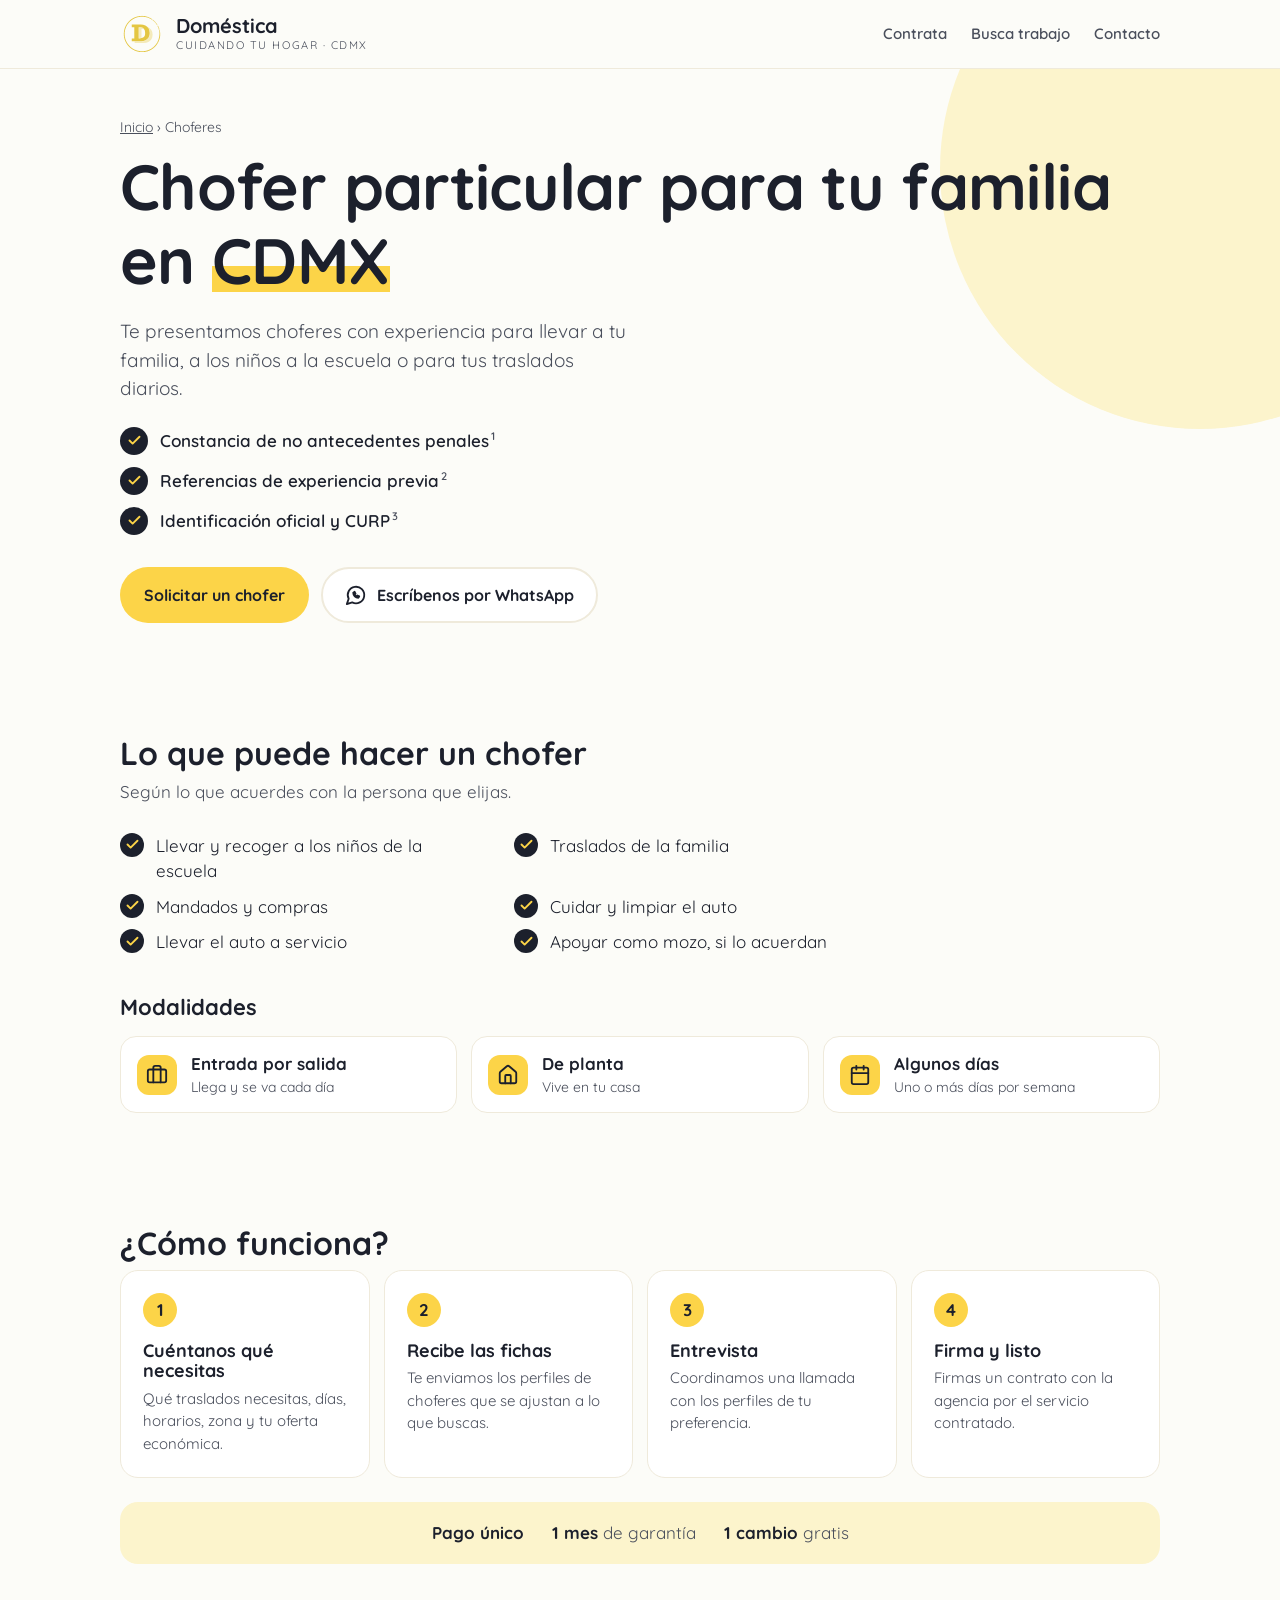
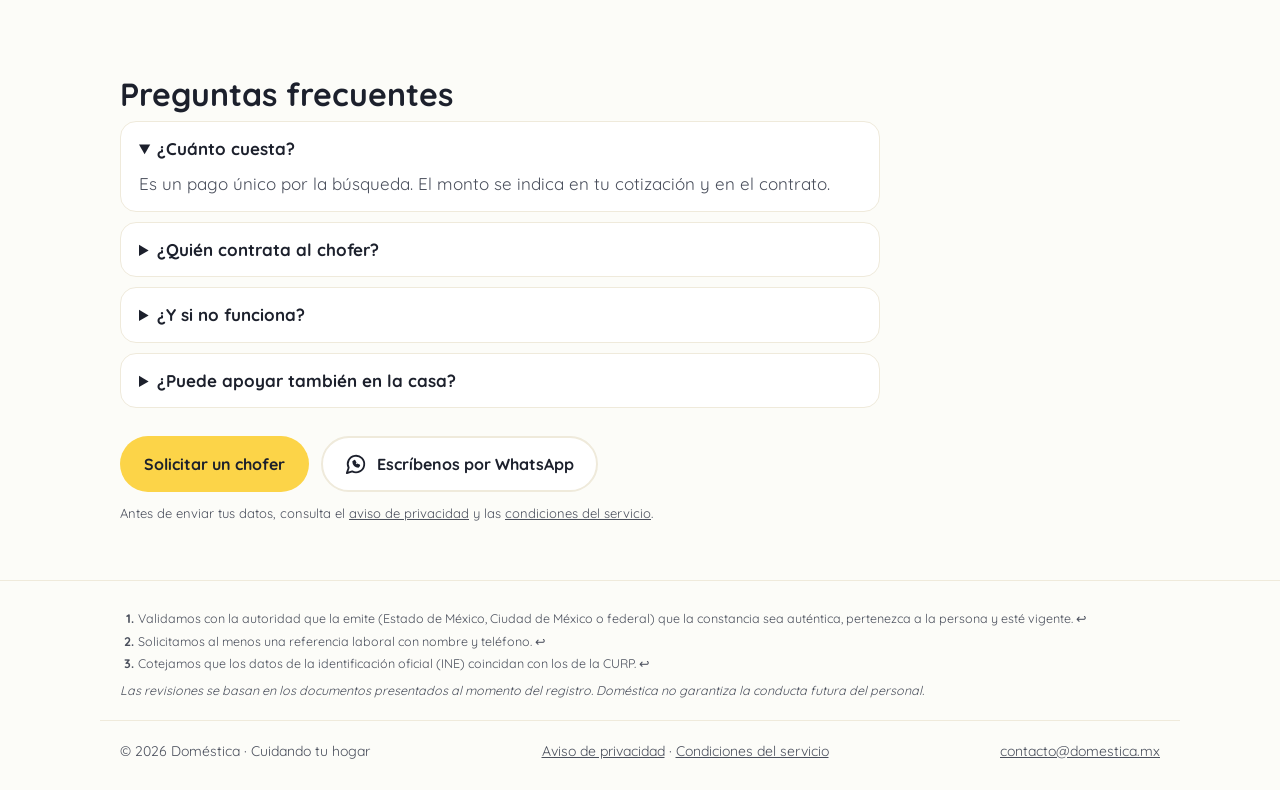
==== choferes.html @ 08acee20 "feat: service pages for nanas, empleadas domésticas, enfermeras, choferes Four pages from one templa" ====
<!doctype html>
<html lang="es-MX">
<head>
  <meta charset="utf-8">
  <meta name="viewport" content="width=device-width, initial-scale=1">
  <title>Chofer particular para tu familia en CDMX · Doméstica</title>
  <meta name="description" content="Chofer particular en CDMX para llevar a tu familia, a los niños a la escuela o para tus traslados. Revisamos constancia de no antecedentes penales, referencias e identificación.">
  <meta property="og:title" content="Chofer particular para tu familia en CDMX · Doméstica">
  <meta property="og:description" content="Chofer particular en CDMX para llevar a tu familia, a los niños a la escuela o para tus traslados. Revisamos constancia de no antecedentes penales, referencias e identificación.">
  <meta property="og:url" content="https://domestica.mx/choferes">
  <meta property="og:locale" content="es_MX">
  <meta property="og:type" content="website">
  <meta property="og:site_name" content="Doméstica">
  <meta property="og:image" content="https://domestica.mx/assets/og.png">
  <meta property="og:image:width" content="1200">
  <meta property="og:image:height" content="630">
  <meta name="twitter:card" content="summary_large_image">
  <link rel="canonical" href="https://domestica.mx/choferes">
  <link rel="icon" href="assets/logo.svg" type="image/svg+xml">
  <link rel="preload" href="assets/fonts/quicksand.ttf" as="font" type="font/ttf" crossorigin>
  <link rel="stylesheet" href="styles.css?v=2026-10-19c">
</head>
<body>
  <!-- Icons: Lucide (ISC, assets/LICENSE-lucide.txt); whatsapp is a simplified outline. -->
  <svg width="0" height="0" style="position:absolute" aria-hidden="true">
    <symbol id="i-briefcase" viewBox="0 0 24 24"><path d="M16 20V4a2 2 0 0 0-2-2h-4a2 2 0 0 0-2 2v16"/><rect width="20" height="14" x="2" y="6" rx="2"/></symbol>
    <symbol id="i-calendar" viewBox="0 0 24 24"><path d="M8 2v4"/><path d="M16 2v4"/><rect width="18" height="18" x="3" y="4" rx="2"/><path d="M3 10h18"/></symbol>
    <symbol id="i-check" viewBox="0 0 24 24"><path d="M20 6 9 17l-5-5"/></symbol>
    <symbol id="i-house" viewBox="0 0 24 24"><path d="M15 21v-8a1 1 0 0 0-1-1h-4a1 1 0 0 0-1 1v8"/><path d="M3 10a2 2 0 0 1 .709-1.528l7-6a2 2 0 0 1 2.582 0l7 6A2 2 0 0 1 21 10v9a2 2 0 0 1-2 2H5a2 2 0 0 1-2-2z"/></symbol>
    <symbol id="i-whatsapp" viewBox="0 0 24 24"><path d="M7.9 20A9 9 0 1 0 4 16.1L2 22Z"/><path d="M9 9.5c0 3 2.5 5.5 5.5 5.5l1-1.5-2-1-1 1c-1-.4-1.6-1-2-2l1-1-1-2L9 9.5Z"/></symbol>
  </svg>

  <header class="site-header">
    <div class="wrap">
      <a class="brand" href="index.html">
        <img src="assets/logo.svg" alt="" width="44" height="44">
        <div>
          <div class="brand-name">Doméstica</div>
          <div class="brand-tag">Cuidando tu hogar · CDMX</div>
        </div>
      </a>
      <nav class="nav" aria-label="Secciones">
        <a href="index.html#contratar">Contrata</a>
        <a href="index.html#trabajar">Busca trabajo</a>
        <a href="index.html#contacto">Contacto</a>
      </nav>
    </div>
  </header>

  <main>
    <section class="hero" id="inicio">
      <div class="wrap">
        <p class="crumbs"><a href="index.html">Inicio</a> › Choferes</p>
        <h1>Chofer particular para tu familia en <span class="mark">CDMX</span></h1>
        <p class="lead">Te presentamos choferes con experiencia para llevar a tu familia, a los niños a la escuela o para tus traslados diarios.</p>
        <ul class="checks">
          <li><span class="check-dot"><svg class="icon"><use href="#i-check"/></svg></span><span>Constancia de no antecedentes penales<sup><a href="#nota-1" id="ref-1">1</a></sup></span></li>
          <li><span class="check-dot"><svg class="icon"><use href="#i-check"/></svg></span><span>Referencias de experiencia previa<sup><a href="#nota-2" id="ref-2">2</a></sup></span></li>
          <li><span class="check-dot"><svg class="icon"><use href="#i-check"/></svg></span><span>Identificación oficial y CURP<sup><a href="#nota-3" id="ref-3">3</a></sup></span></li>
        </ul>
        <div class="btn-row">
          <a class="btn btn-primary" href="solicitud.html">Solicitar un chofer</a>
          <a class="btn btn-outline" href="https://wa.me/525544602106?text=Hola%2C%20busco%20un%20chofer%20particular." target="_blank" rel="noopener"><svg class="icon"><use href="#i-whatsapp"/></svg>Escríbenos por WhatsApp</a>
        </div>
      </div>
    </section>

    <section>
      <div class="wrap">
        <h2 class="section-title">Lo que puede hacer un chofer</h2>
        <p class="section-lead">Según lo que acuerdes con la persona que elijas.</p>
        <ul class="tasks">
          <li><span class="check-dot"><svg class="icon"><use href="#i-check"/></svg></span>Llevar y recoger a los niños de la escuela</li>
          <li><span class="check-dot"><svg class="icon"><use href="#i-check"/></svg></span>Traslados de la familia</li>
          <li><span class="check-dot"><svg class="icon"><use href="#i-check"/></svg></span>Mandados y compras</li>
          <li><span class="check-dot"><svg class="icon"><use href="#i-check"/></svg></span>Cuidar y limpiar el auto</li>
          <li><span class="check-dot"><svg class="icon"><use href="#i-check"/></svg></span>Llevar el auto a servicio</li>
          <li><span class="check-dot"><svg class="icon"><use href="#i-check"/></svg></span>Apoyar como mozo, si lo acuerdan</li>
        </ul>

        <h2 class="section-title subhead">Modalidades</h2>
        <div class="tiles three">
          <div class="tile"><span class="tile-icon"><svg class="icon"><use href="#i-briefcase"/></svg></span><div>Entrada por salida<small>Llega y se va cada día</small></div></div>
          <div class="tile"><span class="tile-icon"><svg class="icon"><use href="#i-house"/></svg></span><div>De planta<small>Vive en tu casa</small></div></div>
          <div class="tile"><span class="tile-icon"><svg class="icon"><use href="#i-calendar"/></svg></span><div>Algunos días<small>Uno o más días por semana</small></div></div>
        </div>
      </div>
    </section>

    <section>
      <div class="wrap">
        <h2 class="section-title">¿Cómo funciona?</h2>
        <div class="steps">
          <div class="step"><h3>Cuéntanos qué necesitas</h3><p>Qué traslados necesitas, días, horarios, zona y tu oferta económica.</p></div>
          <div class="step"><h3>Recibe las fichas</h3><p>Te enviamos los perfiles de choferes que se ajustan a lo que buscas.</p></div>
          <div class="step"><h3>Entrevista</h3><p>Coordinamos una llamada con los perfiles de tu preferencia.</p></div>
          <div class="step"><h3>Firma y listo</h3><p>Firmas un contrato con la agencia por el servicio contratado.</p></div>
        </div>
        <p class="price">
          <span><b>Pago único</b></span>
          <span><b>1 mes</b> de garantía</span>
          <span><b>1 cambio</b> gratis</span>
        </p>
      </div>
    </section>

    <section>
      <div class="wrap">
        <h2 class="section-title">Preguntas frecuentes</h2>
        <div class="faq">
          <details open>
            <summary>¿Cuánto cuesta?</summary>
            <p>Es un pago único por la búsqueda. El monto se indica en tu cotización y en el contrato.</p>
          </details>
          <details>
            <summary>¿Quién contrata al chofer?</summary>
            <p>Tú. La relación de trabajo es entre tu familia y la persona que eliges; nosotros hacemos la selección. Consulta las <a href="condiciones.html">condiciones del servicio</a>.</p>
          </details>
          <details>
            <summary>¿Y si no funciona?</summary>
            <p>Durante el primer mes puedes pedir un cambio gratis para el mismo puesto y en las mismas condiciones.</p>
          </details>
          <details>
            <summary>¿Puede apoyar también en la casa?</summary>
            <p>Sí, hay perfiles de chofer que también apoyan como mozo. Dinos qué tareas necesitas.</p>
          </details>
        </div>
        <div class="btn-row cta">
          <a class="btn btn-primary" href="solicitud.html">Solicitar un chofer</a>
          <a class="btn btn-outline" href="https://wa.me/525544602106?text=Hola%2C%20busco%20un%20chofer%20particular." target="_blank" rel="noopener"><svg class="icon"><use href="#i-whatsapp"/></svg>Escríbenos por WhatsApp</a>
        </div>
        <p class="form-note">Antes de enviar tus datos, consulta el <a href="privacidad.html">aviso de privacidad</a> y las <a href="condiciones.html">condiciones del servicio</a>.</p>
      </div>
    </section>
  </main>

  <footer>
    <div class="wrap notes">
      <ol class="footnotes">
        <li id="nota-1">Validamos con la autoridad que la emite (Estado de México, Ciudad de México o federal) que la constancia sea auténtica, pertenezca a la persona y esté vigente. <a href="#ref-1" aria-label="Volver">↩</a></li>
        <li id="nota-2">Solicitamos al menos una referencia laboral con nombre y teléfono. <a href="#ref-2" aria-label="Volver">↩</a></li>
        <li id="nota-3">Cotejamos que los datos de la identificación oficial (INE) coincidan con los de la CURP. <a href="#ref-3" aria-label="Volver">↩</a></li>
      </ol>
      <p class="disclaimer">Las revisiones se basan en los documentos presentados al momento del registro. Doméstica no garantiza la conducta futura del personal.</p>
    </div>
    <div class="wrap">
      <span>© 2026 Doméstica · Cuidando tu hogar</span>
      <span class="legal-links"><a href="privacidad.html">Aviso de privacidad</a> · <a href="condiciones.html">Condiciones del servicio</a></span>
      <a href="mailto:contacto@domestica.mx">contacto@domestica.mx</a>
    </div>
  </footer>

  <a class="fab" href="https://wa.me/525544602106" target="_blank" rel="noopener" aria-label="Escríbenos por WhatsApp"><svg class="icon"><use href="#i-whatsapp"/></svg></a>
</body>
</html>
---- styles.css ----
/* Palette and type follow the flyers (r-engine/templates/profile-sheet.typ in the domestica repo). */
@font-face {
  font-family: "Quicksand";
  src: url("assets/fonts/quicksand.ttf") format("truetype");
  font-weight: 300 700;
  font-display: swap;
}

:root {
  --bg: #fcfcf8;
  --surface: #ffffff;
  --soft: #fcf4cc;
  --yellow: #fcd448;
  --border: #efeadb;
  --muted: #4a4f5c;
  --ink: #1c202c;
  --green: #1f7a4d;
  --green-soft: #e3f3ea;
  --radius: 18px;
  --max: 1080px;
}

* { box-sizing: border-box; }
html { scroll-behavior: smooth; }
body {
  margin: 0;
  background: var(--bg);
  color: var(--ink);
  font-family: "Quicksand", system-ui, sans-serif;
  font-size: 17px;
  line-height: 1.5;
  -webkit-font-smoothing: antialiased;
}
img, svg { display: block; }
a { color: inherit; }
h1, h2, h3 { margin: 0; line-height: 1.15; }
p { margin: 0; }

.icon { width: 22px; height: 22px; fill: none; stroke: currentColor; stroke-width: 2; stroke-linecap: round; stroke-linejoin: round; flex: none; }
.wrap { max-width: var(--max); margin: 0 auto; padding: 0 20px; }
section { padding: 56px 0; scroll-margin-top: 72px; }
.section-title { font-size: clamp(26px, 4vw, 32px); font-weight: 700; margin-bottom: 8px; }
.section-lead { color: var(--muted); margin-bottom: 28px; max-width: 620px; }

/* Header */
.site-header { position: sticky; top: 0; z-index: 10; background: rgba(252, 252, 248, .92); backdrop-filter: blur(8px); border-bottom: 1px solid var(--border); }
.site-header .wrap { display: flex; align-items: center; justify-content: space-between; gap: 16px; height: 68px; }
.brand { display: flex; align-items: center; gap: 12px; text-decoration: none; }
.brand img { width: 44px; height: 44px; }
.brand-name { font-weight: 700; font-size: 20px; line-height: 1.1; }
.brand-tag { font-size: 11px; letter-spacing: .14em; text-transform: uppercase; color: var(--muted); }
.nav { display: flex; gap: 24px; font-weight: 600; font-size: 15px; }
.nav a { text-decoration: none; color: var(--muted); }
.nav a:hover { color: var(--ink); }

/* Buttons */
.btn { display: inline-flex; align-items: center; justify-content: center; gap: 10px; padding: 14px 22px; border-radius: 999px; font: inherit; font-weight: 700; font-size: 16px; text-decoration: none; border: 2px solid transparent; cursor: pointer; }
.btn-primary { background: var(--yellow); color: var(--ink); }
.btn-primary:hover { background: #f5c92e; }
.btn-dark { background: var(--ink); color: #fff; }
.btn-dark:hover { background: #2d3243; }
.btn-outline { background: var(--surface); border-color: var(--border); color: var(--ink); }
.btn-outline:hover { border-color: var(--yellow); }
.btn-row { display: flex; flex-wrap: wrap; gap: 12px; }

/* Hero */
.hero { padding-top: 48px; position: relative; overflow: hidden; }
.hero::before { content: ""; position: absolute; right: -180px; top: -160px; width: 520px; height: 520px; border-radius: 50%; background: var(--soft); z-index: -1; }
.hero-grid { display: grid; grid-template-columns: 1.1fr 1fr; gap: 48px; align-items: center; }
.hero h1 { font-size: clamp(40px, 6vw, 64px); font-weight: 700; letter-spacing: -.01em; }
.mark { background: linear-gradient(transparent 58%, var(--yellow) 58%, var(--yellow) 90%, transparent 90%); }
.hero .lead { font-size: 19px; color: var(--muted); margin: 20px 0 24px; max-width: 520px; }
.checks { list-style: none; padding: 0; margin: 0 0 32px; display: grid; gap: 12px; }
.checks sup { font-size: 11px; margin-left: 2px; }
.checks sup a { color: var(--muted); text-decoration: none; }
.footnotes { margin: 0 0 8px; padding-left: 18px; font-size: 12.5px; line-height: 1.5; display: grid; gap: 4px; }
.footnotes a { text-decoration: none; }
.footnotes li::marker { font-weight: 700; }
.disclaimer { font-size: 12.5px; line-height: 1.5; font-style: italic; }
footer .wrap.notes { display: block; border-bottom: 1px solid var(--border); padding-bottom: 20px; margin-bottom: 20px; }
[id^="nota-"], [id^="ref-"] { scroll-margin-top: 90px; }
.checks li { display: flex; align-items: center; gap: 12px; font-weight: 600; }
.check-dot { width: 28px; height: 28px; border-radius: 50%; background: var(--ink); color: var(--yellow); display: grid; place-items: center; flex: none; }
.check-dot .icon { width: 15px; height: 15px; stroke-width: 3; }

.hero-art { position: relative; background: var(--yellow); border-radius: 32px; min-height: 480px; padding: 28px; }
.hero-art .house { position: absolute; inset: 0; margin: auto; width: 60%; height: 60%; color: rgba(255, 255, 255, .35); stroke-width: 1.2; }
.hero-art .caption { position: absolute; left: 0; right: 0; bottom: 24px; text-align: center; font-weight: 700; padding: 0 16px; }
.person-card { position: absolute; display: flex; align-items: center; gap: 14px; background: var(--surface); border-radius: 20px; padding: 16px 20px; box-shadow: 0 14px 36px rgba(28, 32, 44, .12); }
.person-card:nth-of-type(1) { top: 36px; left: -28px; }
.person-card:nth-of-type(2) { top: 168px; right: -28px; }
.person-card:nth-of-type(3) { top: 296px; left: -12px; }
.person-card .avatar { width: 52px; height: 52px; border-radius: 50%; background: var(--soft); display: grid; place-items: center; }
.person-card strong { display: block; font-size: 18px; }
.person-card span { font-size: 14px; color: var(--muted); }
.badge { display: inline-flex; align-items: center; gap: 4px; margin-top: 6px; padding: 2px 10px; border-radius: 999px; background: var(--green-soft); color: var(--green); font-size: 12px; font-weight: 700; }
.badge .icon { width: 12px; height: 12px; stroke-width: 3; }

/* Audience split */
.split { display: grid; grid-template-columns: 1fr 1fr; gap: 16px; margin-top: 8px; }
.split a { display: flex; align-items: center; gap: 16px; padding: 20px 22px; border-radius: var(--radius); text-decoration: none; border: 1px solid var(--border); background: var(--surface); }
.split a:hover { border-color: var(--yellow); }
.split .tile-icon { width: 48px; height: 48px; }
.split strong { display: block; font-size: 18px; }
.split span { color: var(--muted); font-size: 15px; }

/* Tiles and steps */
.tiles { display: grid; grid-template-columns: repeat(4, 1fr); gap: 14px; }
.tile { display: flex; align-items: center; gap: 14px; padding: 14px 16px; border: 1px solid var(--border); border-radius: 16px; background: var(--surface); font-weight: 700; }
.tile.more { background: var(--soft); border-color: var(--soft); }
.tile-icon { width: 40px; height: 40px; border-radius: 12px; background: var(--yellow); color: var(--ink); display: grid; place-items: center; flex: none; }
.tile.more .tile-icon { background: var(--surface); }

.steps { display: grid; grid-template-columns: repeat(4, 1fr); gap: 14px; counter-reset: step; }
.step { padding: 22px; border: 1px solid var(--border); border-radius: var(--radius); background: var(--surface); }
.step::before { counter-increment: step; content: counter(step); display: grid; place-items: center; width: 34px; height: 34px; border-radius: 50%; background: var(--yellow); font-weight: 700; margin-bottom: 14px; }
.step h3 { font-size: 18px; margin-bottom: 6px; }
.step p { color: var(--muted); font-size: 15px; }

.price { margin-top: 24px; display: flex; flex-wrap: wrap; justify-content: center; gap: 8px 28px; padding: 18px 24px; border-radius: var(--radius); background: var(--soft); color: var(--muted); text-align: center; }
.price b { color: var(--ink); }

.cta { margin-top: 28px; }

/* Workers */
.workers { background: var(--ink); color: #fff; }
.workers .section-lead { color: #c9ccd6; }
.workers .tile { background: #262b3a; border-color: #333949; color: #fff; }
.workers .step { background: #262b3a; border-color: #333949; }
.workers .step p { color: #c9ccd6; }
.workers .step::before { color: var(--ink); }
.workers .btn-outline { background: transparent; border-color: #4a5165; color: #fff; }
.workers .btn-outline:hover { border-color: var(--yellow); }
.docs { margin-top: 28px; }
.docs h3 { font-size: 20px; margin-bottom: 14px; }
.docs ul { list-style: none; padding: 0; margin: 0; display: grid; grid-template-columns: 1fr 1fr; gap: 10px 28px; }
.docs li { display: flex; gap: 10px; align-items: flex-start; color: #e6e8ee; }
.docs li .icon { color: var(--yellow); width: 20px; height: 20px; margin-top: 2px; stroke-width: 3; }
.subhead { font-size: 22px; margin: 40px 0 16px; }

/* Contact */
.contact-grid { display: grid; grid-template-columns: repeat(2, 1fr); gap: 14px; }
.contact-item { display: flex; align-items: center; gap: 14px; padding: 18px; border: 1px solid var(--border); border-radius: var(--radius); background: var(--surface); text-decoration: none; min-width: 0; }
a.contact-item:hover { border-color: var(--yellow); }
.contact-item .tile-icon { border-radius: 50%; }
.contact-item small { display: block; color: var(--muted); font-size: 13px; }
.contact-item strong { display: block; overflow-wrap: anywhere; }

footer { border-top: 1px solid var(--border); padding: 28px 0; color: var(--muted); font-size: 14px; }
footer .wrap { display: flex; flex-wrap: wrap; justify-content: space-between; gap: 12px; }

/* Floating WhatsApp, phones only */
.fab { display: none; position: fixed; right: 16px; bottom: 16px; z-index: 20; width: 60px; height: 60px; border-radius: 50%; background: #25d366; color: #fff; place-items: center; box-shadow: 0 10px 28px rgba(0, 0, 0, .25); }
.fab .icon { width: 30px; height: 30px; }

@media (max-width: 900px) {
  .hero-grid { grid-template-columns: 1fr; }
  .hero-art { min-height: 400px; margin: 0 8px; }
  .person-card:nth-of-type(1) { left: -8px; }
  .person-card:nth-of-type(2) { right: -8px; }
  .person-card:nth-of-type(3) { left: 4px; }
  .tiles, .steps { grid-template-columns: repeat(2, 1fr); }
  .nav { display: none; }
}

@media (max-width: 600px) {
  body { font-size: 16px; }
  section { padding: 44px 0; }
  .split, .docs ul { grid-template-columns: 1fr; }
  .tiles { gap: 10px; }
  .tile { padding: 12px; gap: 10px; font-size: 15px; }
  .tile-icon { width: 34px; height: 34px; }
  .steps, .contact-grid { grid-template-columns: 1fr; }
  .btn-row .btn { width: 100%; }
  .hero-art { min-height: 480px; }
  .person-card { padding: 12px 14px; gap: 10px; }
  .person-card .avatar { width: 42px; height: 42px; }
  .person-card:nth-of-type(2) { top: 150px; }
  .person-card:nth-of-type(3) { top: 264px; }
  .brand-tag { display: none; }
  .fab { display: grid; }
  footer { padding-bottom: 96px; }
}

/* Legal pages and links */
.legal { max-width: 760px; padding-top: 40px; padding-bottom: 64px; }
.legal h1 { font-size: clamp(30px, 5vw, 40px); font-weight: 700; margin-bottom: 6px; }
.legal h2, .legal h3 { font-weight: 700; }
.legal h2 { font-size: 21px; margin: 32px 0 10px; }
.legal h3 { font-size: 17px; margin: 18px 0 6px; }
.legal p, .legal li { color: var(--muted); }
.legal p { margin: 0 0 10px; }
.legal ul { padding-left: 20px; margin: 0 0 10px; display: grid; gap: 6px; }
.legal strong { color: var(--ink); }
.legal-meta { font-size: 14px; }
.legal-links a, .form-note a { color: inherit; }
.form-note { margin-top: 12px; font-size: 13px; color: var(--muted); }
.workers .form-note { color: #c9ccd6; }

/* Form pages: the monday form fills the screen below the sticky header and
   scrolls on its own, because monday sends no height to resize the iframe. */
.form-intro { max-width: 760px; padding-top: 32px; padding-bottom: 16px; }
.form-intro h1 { font-size: clamp(30px, 5vw, 40px); font-weight: 700; margin-bottom: 8px; }
.lead-sm { color: var(--muted); margin-bottom: 16px; }
.notice { border: 1px solid var(--border); border-radius: 14px; background: var(--surface); padding: 12px 16px; margin-bottom: 12px; font-size: 14px; color: var(--muted); }
.notice summary { cursor: pointer; font-weight: 700; color: var(--ink); }
.notice p { margin: 10px 0 0; }
.notice a, .fallback a { color: var(--ink); }
.fallback { font-size: 14px; color: var(--muted); }
.embed { max-width: 760px; margin: 0 auto 32px; padding: 0 20px; }
.embed iframe { display: block; width: 100%; height: calc(100dvh - 68px); min-height: 560px; border: 1px solid var(--border); border-radius: 16px; background: var(--surface); }
@media (max-width: 600px) {
  .embed { padding: 0; margin-bottom: 0; }
  .embed iframe { border-radius: 0; border-left: 0; border-right: 0; }
}

/* Service pages (/nanas, /empleadas-domesticas, /enfermeras-cuidadoras,
   /choferes): one template, same verification list and footnotes as the
   landing page. */
.crumbs { font-size: 14px; color: var(--muted); margin-bottom: 12px; }
.crumbs a { color: var(--muted); }
.tasks { display: grid; grid-template-columns: repeat(2, minmax(0, 1fr)); gap: 10px 28px; list-style: none; padding: 0; margin: 0; max-width: 760px; }
.tasks li { display: flex; gap: 12px; align-items: flex-start; }
.tasks .check-dot { width: 24px; height: 24px; }
.tiles.three { grid-template-columns: repeat(3, minmax(0, 1fr)); }
.tile small { display: block; font-weight: 400; color: var(--muted); font-size: 14px; }
.faq { display: grid; gap: 10px; max-width: 760px; }
.faq details { border: 1px solid var(--border); border-radius: 16px; background: var(--surface); padding: 14px 18px; }
.faq summary { font-weight: 700; cursor: pointer; }
.faq summary:focus-visible { outline: 2px solid var(--ink); outline-offset: 4px; border-radius: 6px; }
.faq p { margin: 10px 0 0; color: var(--muted); }
.faq a { color: var(--ink); }
@media (max-width: 760px) {
  .tasks, .tiles.three { grid-template-columns: minmax(0, 1fr); }
}
a.tile { color: inherit; text-decoration: none; }
a.tile:hover { border-color: var(--yellow); }
a.tile:focus-visible { outline: 2px solid var(--ink); outline-offset: 3px; }
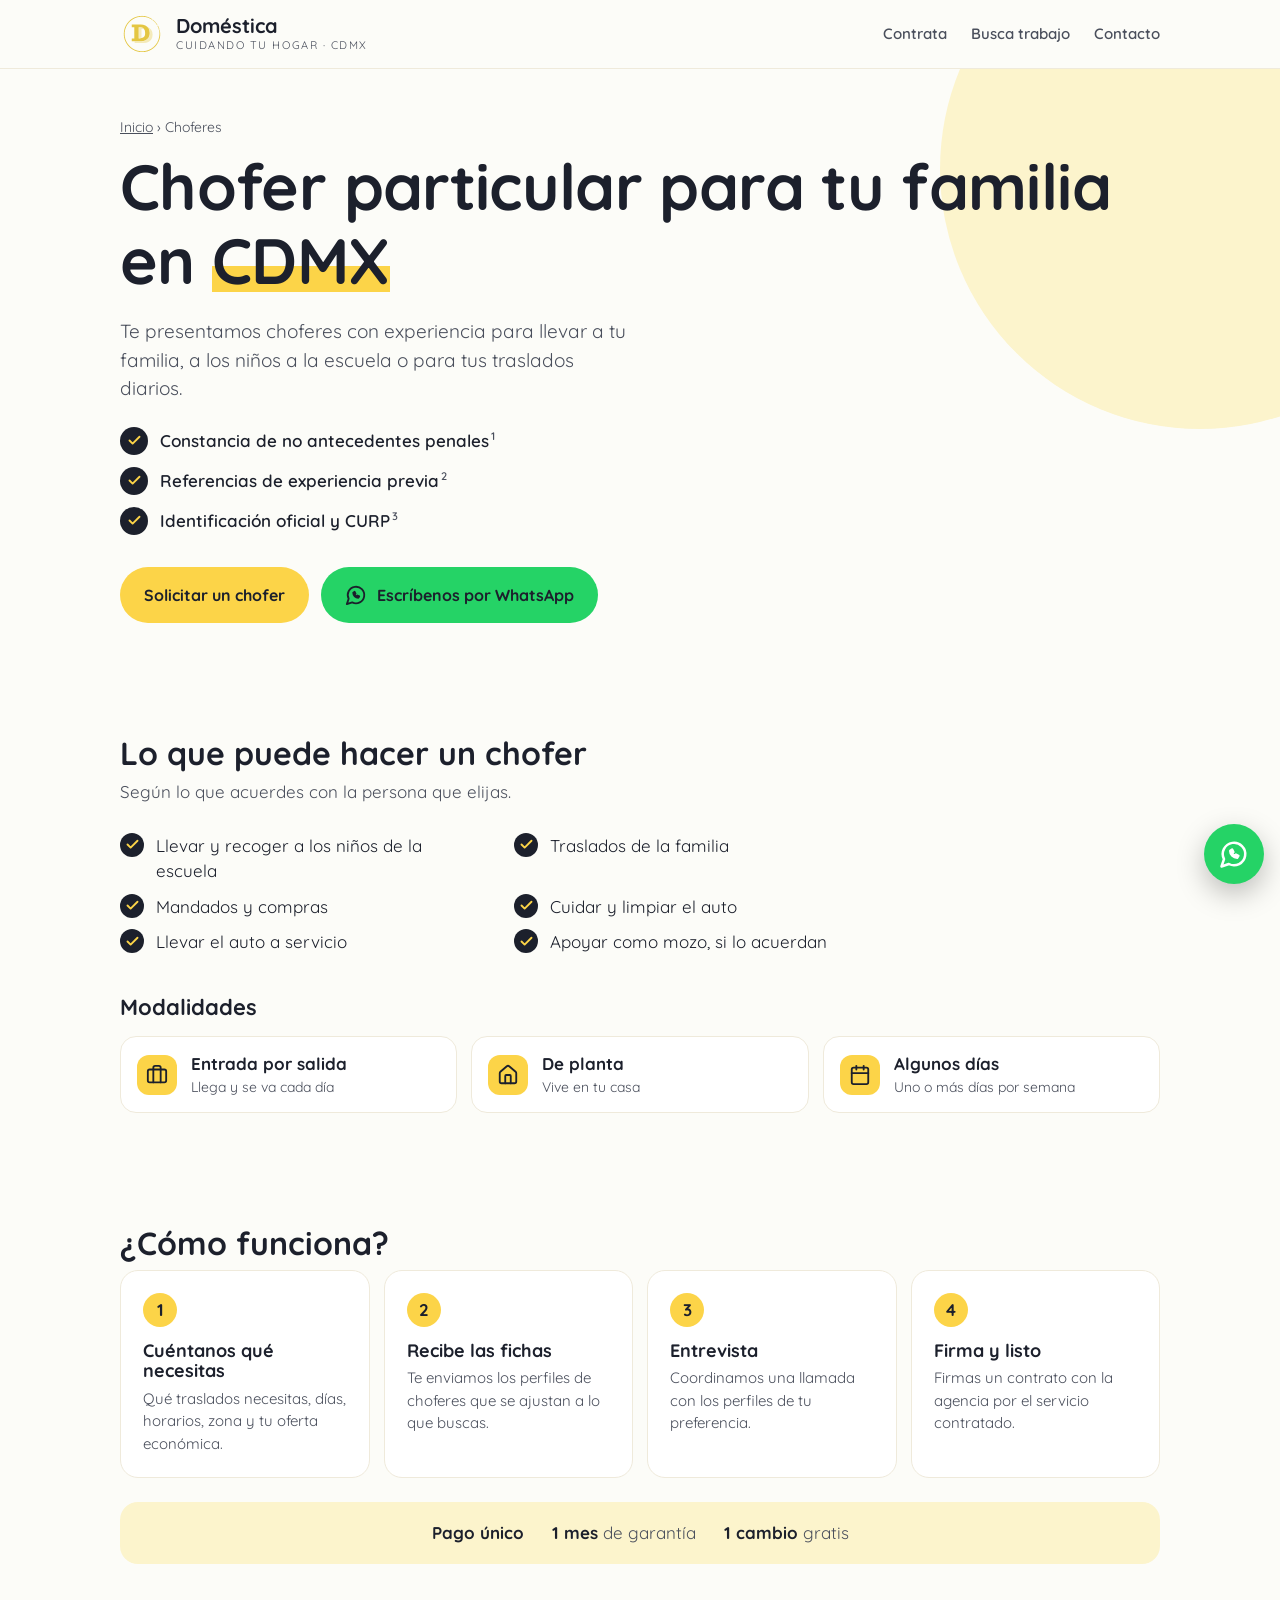
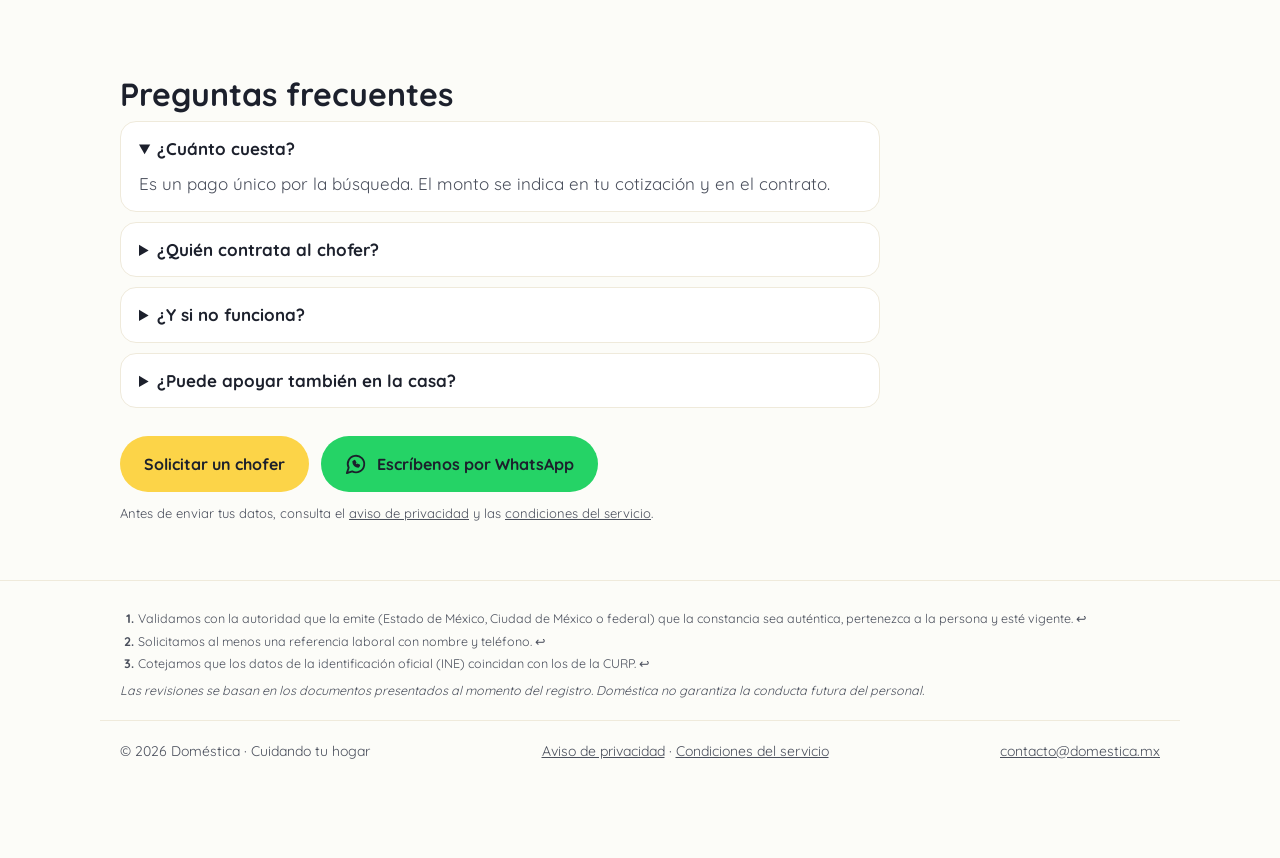
==== commit 77897dd5: "feat: floating WhatsApp button on desktop; WhatsApp buttons in green The floating button showed on p" ====
--- a/choferes.html
+++ b/choferes.html
@@ -18,7 +18,7 @@
   <link rel="canonical" href="https://domestica.mx/choferes">
   <link rel="icon" href="assets/logo.svg" type="image/svg+xml">
   <link rel="preload" href="assets/fonts/quicksand.ttf" as="font" type="font/ttf" crossorigin>
-  <link rel="stylesheet" href="styles.css?v=2026-10-19c">
+  <link rel="stylesheet" href="styles.css?v=2026-10-19d">
 </head>
 <body>
   <!-- Icons: Lucide (ISC, assets/LICENSE-lucide.txt); whatsapp is a simplified outline. -->
@@ -60,7 +60,7 @@
         </ul>
         <div class="btn-row">
           <a class="btn btn-primary" href="solicitud.html">Solicitar un chofer</a>
-          <a class="btn btn-outline" href="https://wa.me/525544602106?text=Hola%2C%20busco%20un%20chofer%20particular." target="_blank" rel="noopener"><svg class="icon"><use href="#i-whatsapp"/></svg>Escríbenos por WhatsApp</a>
+          <a class="btn btn-wa" href="https://wa.me/525544602106?text=Hola%2C%20busco%20un%20chofer%20particular." target="_blank" rel="noopener"><svg class="icon"><use href="#i-whatsapp"/></svg>Escríbenos por WhatsApp</a>
         </div>
       </div>
     </section>
@@ -127,7 +127,7 @@
         </div>
         <div class="btn-row cta">
           <a class="btn btn-primary" href="solicitud.html">Solicitar un chofer</a>
-          <a class="btn btn-outline" href="https://wa.me/525544602106?text=Hola%2C%20busco%20un%20chofer%20particular." target="_blank" rel="noopener"><svg class="icon"><use href="#i-whatsapp"/></svg>Escríbenos por WhatsApp</a>
+          <a class="btn btn-wa" href="https://wa.me/525544602106?text=Hola%2C%20busco%20un%20chofer%20particular." target="_blank" rel="noopener"><svg class="icon"><use href="#i-whatsapp"/></svg>Escríbenos por WhatsApp</a>
         </div>
         <p class="form-note">Antes de enviar tus datos, consulta el <a href="privacidad.html">aviso de privacidad</a> y las <a href="condiciones.html">condiciones del servicio</a>.</p>
       </div>
--- a/styles.css
+++ b/styles.css
@@ -61,6 +61,9 @@
 .btn-dark:hover { background: #2d3243; }
 .btn-outline { background: var(--surface); border-color: var(--border); color: var(--ink); }
 .btn-outline:hover { border-color: var(--yellow); }
+/* WhatsApp buttons in WhatsApp's green; dark text keeps the contrast that white text would not. */
+.btn-wa { background: #25d366; color: var(--ink); }
+.btn-wa:hover { background: #1ebe5a; }
 .btn-row { display: flex; flex-wrap: wrap; gap: 12px; }
 
 /* Hero */
@@ -149,9 +152,12 @@
 footer { border-top: 1px solid var(--border); padding: 28px 0; color: var(--muted); font-size: 14px; }
 footer .wrap { display: flex; flex-wrap: wrap; justify-content: space-between; gap: 12px; }
 
-/* Floating WhatsApp, phones only */
-.fab { display: none; position: fixed; right: 16px; bottom: 16px; z-index: 20; width: 60px; height: 60px; border-radius: 50%; background: #25d366; color: #fff; place-items: center; box-shadow: 0 10px 28px rgba(0, 0, 0, .25); }
+/* Floating WhatsApp, every screen size. The footer leaves room for it. */
+.fab { display: grid; position: fixed; right: max(16px, env(safe-area-inset-right, 0px)); bottom: calc(16px + env(safe-area-inset-bottom, 0px)); z-index: 20; width: 60px; height: 60px; border-radius: 50%; background: #25d366; color: #fff; place-items: center; box-shadow: 0 10px 28px rgba(0, 0, 0, .25); }
 .fab .icon { width: 30px; height: 30px; }
+.fab:hover { background: #1ebe5a; }
+.fab:focus-visible { outline: 3px solid var(--ink); outline-offset: 3px; }
+footer { padding-bottom: 96px; }
 
 @media (max-width: 900px) {
   .hero-grid { grid-template-columns: 1fr; }
@@ -178,8 +184,6 @@
   .person-card:nth-of-type(2) { top: 150px; }
   .person-card:nth-of-type(3) { top: 264px; }
   .brand-tag { display: none; }
-  .fab { display: grid; }
-  footer { padding-bottom: 96px; }
 }
 
 /* Legal pages and links */
@@ -214,9 +218,8 @@
   .embed iframe { border-radius: 0; border-left: 0; border-right: 0; }
 }
 
-/* Service pages (/nanas, /empleadas-domesticas, /enfermeras-cuidadoras,
-   /choferes): one template, same verification list and footnotes as the
-   landing page. */
+/* Service pages (one per role: /nanas, /choferes, ...): one template, same
+   verification list and footnotes as the landing page. */
 .crumbs { font-size: 14px; color: var(--muted); margin-bottom: 12px; }
 .crumbs a { color: var(--muted); }
 .tasks { display: grid; grid-template-columns: repeat(2, minmax(0, 1fr)); gap: 10px 28px; list-style: none; padding: 0; margin: 0; max-width: 760px; }
